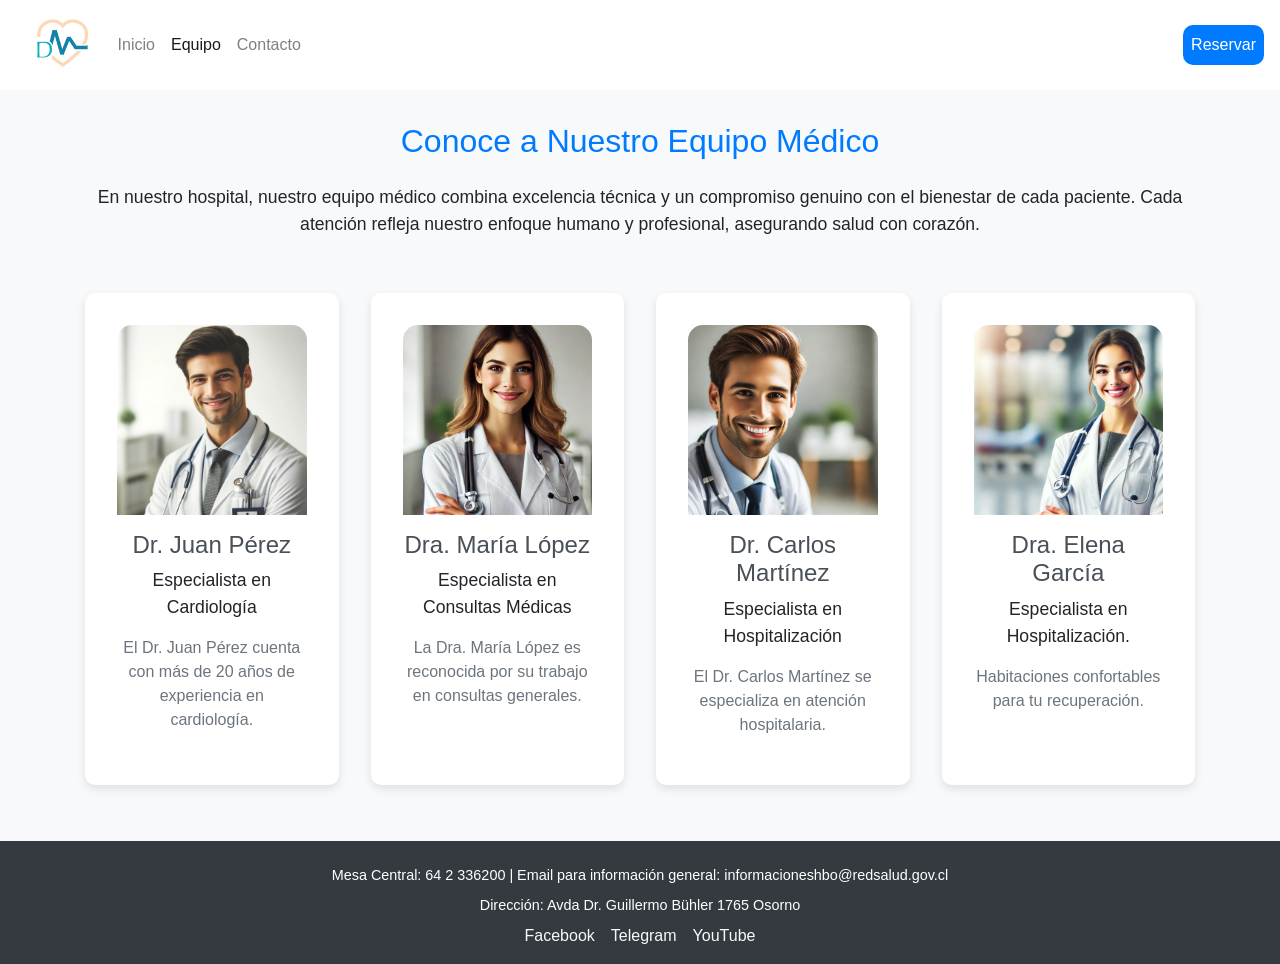
==== team.html @ a8d07ab0 "inicial" ====
<!DOCTYPE html>
<html lang="en">

<head>
    <meta charset="UTF-8">
    <meta name="viewport" content="width=device-width, initial-scale=1.0">
    <title>Hospital - Equipo médico</title>
    <link rel="stylesheet" href="css/style.css">
    <link href="styles/vendors/bootstrap/bootstrap.css" rel="stylesheet">
    <script src="js/jquery/jquery-3.6.0.js"></script>
    <script src="js/bootstrap/bootstrap.js"></script>
</head>

<body>
    <!-- Barra de navegación-->
    <header>
        <nav class="navbar navbar-expand-xl navbar-light">
            <div class="container-fluid">
                <a class="navbar-brand" href="#"><img class="nav__logo" src="img/Divem---Isologo.png"/></a>
                <div class="collapse navbar-collapse show" id="navbarBasic">
                    <ul class="navbar-nav me-auto mb-2 mb-xl-0">
                        <li class="nav-item nav__item">
                            <a class="nav-link" aria-current="page" href="index.html">Inicio</a>
                        </li>
                        <li class="nav-item nav__item">
                            <a class="nav-link active" href="team.html">Equipo</a>
                        </li>
                        <li class="nav-item nav__item">
                            <a class="nav-link" href="contact.html">Contacto</a>
                        </li>
                        <li class="nav-item nav__item nav__reserve">
                            <a id="nav__reserve--text" class="nav-link" href="#">Reservar</a>
                        </li>
                    </ul>
                </div>
            </div>
        </nav>
    </header>


    <!-- Sección de Equipo Médico -->
    <section class="team-section">
        <h1 class="team-section__title">Conoce a Nuestro Equipo Médico</h1>
        <div class="team-section__members container">

            <p class="team-section__description">
                En nuestro hospital, nuestro equipo médico combina excelencia técnica y un compromiso genuino con el
                bienestar
                de cada paciente. Cada atención refleja nuestro enfoque humano y profesional, asegurando salud con
                corazón.
            </p>

            <!-- Card doctor 1 -->
            <div class="team-section__card">
                <img src="img/doctor1.webp" class="team-section__card-image">
                <div class="team-section__card-body">
                    <h3 class="team-section__card-title">Dr. Juan Pérez</h3>
                    <p class="team-section__card-specialty">Especialista en Cardiología</p>
                    <p class="team-section__card-description">El Dr. Juan Pérez cuenta con más de 20 años de
                        experiencia en cardiología.</p>
                </div>
            </div>

            <!-- Card doctor 2 -->
            <div class="team-section__card">
                <img src="img/doctora2.webp" alt="Foto de Dra. María López" class="team-section__card-image">
                <div class="team-section__card-body">
                    <h3 class="team-section__card-title">Dra. María López</h3>
                    <p class="team-section__card-specialty">Especialista en Consultas Médicas</p>
                    <p class="team-section__card-description">La Dra. María López es reconocida por su trabajo en
                        consultas generales.</p>
                </div>
            </div>

            <!-- Card doctor 3 -->
            <div class="team-section__card">
                <img src="img/doctor3.webp" alt="Foto de Dr. Carlos Martínez" class="team-section__card-image">
                <div class="team-section__card-body">
                    <h3 class="team-section__card-title">Dr. Carlos Martínez</h3>
                    <p class="team-section__card-specialty">Especialista en Hospitalización</p>
                    <p class="team-section__card-description">El Dr. Carlos Martínez se especializa en atención
                        hospitalaria.</p>
                </div>
            </div>


            <!-- Card doctor 4 -->
            <div class="team-section__card">
                <img src="img/doctora4.webp" alt="Foto de Dra. Elena García" class="team-section__card-image">
                <div class="team-section__card-body">
                    <h3 class="team-section__card-title">Dra. Elena García</h3>
                    <p class="team-section__card-specialty">Especialista en Hospitalización.</p>
                    <p class="team-section__card-description">Habitaciones confortables para tu recuperación.</p>
                </div>
            </div>

        </div>
    </section>

    <!-- Pie de Página -->
    <footer class="footer text-center py-3 mt-auto">
        <div class="footer__container container-fluid">
            <p class="footer__contact text-white">Mesa Central: 64 2 336200 | Email para información general:
                informacioneshbo@redsalud.gov.cl</p>
            <p class="footer__address text-white">Dirección: Avda Dr. Guillermo Bühler 1765 Osorno</p>
            <div class="footer__social mt-2">
                <a href="https://web.facebook.com/HBSJO/?_rdc=1&_rdr" class="footer__link text-light me-3">Facebook</a>
                <a href="https://t.me/HospitalBaseOsorno" class="footer__link text-light me-3">Telegram</a>
                <a href="https://www.youtube.com/channel/UCv9q1cv0JYM4kvbteRpcbQQ"
                    class="footer__link text-light">YouTube</a>
            </div>
        </div>
    </footer>


</body>

</html>
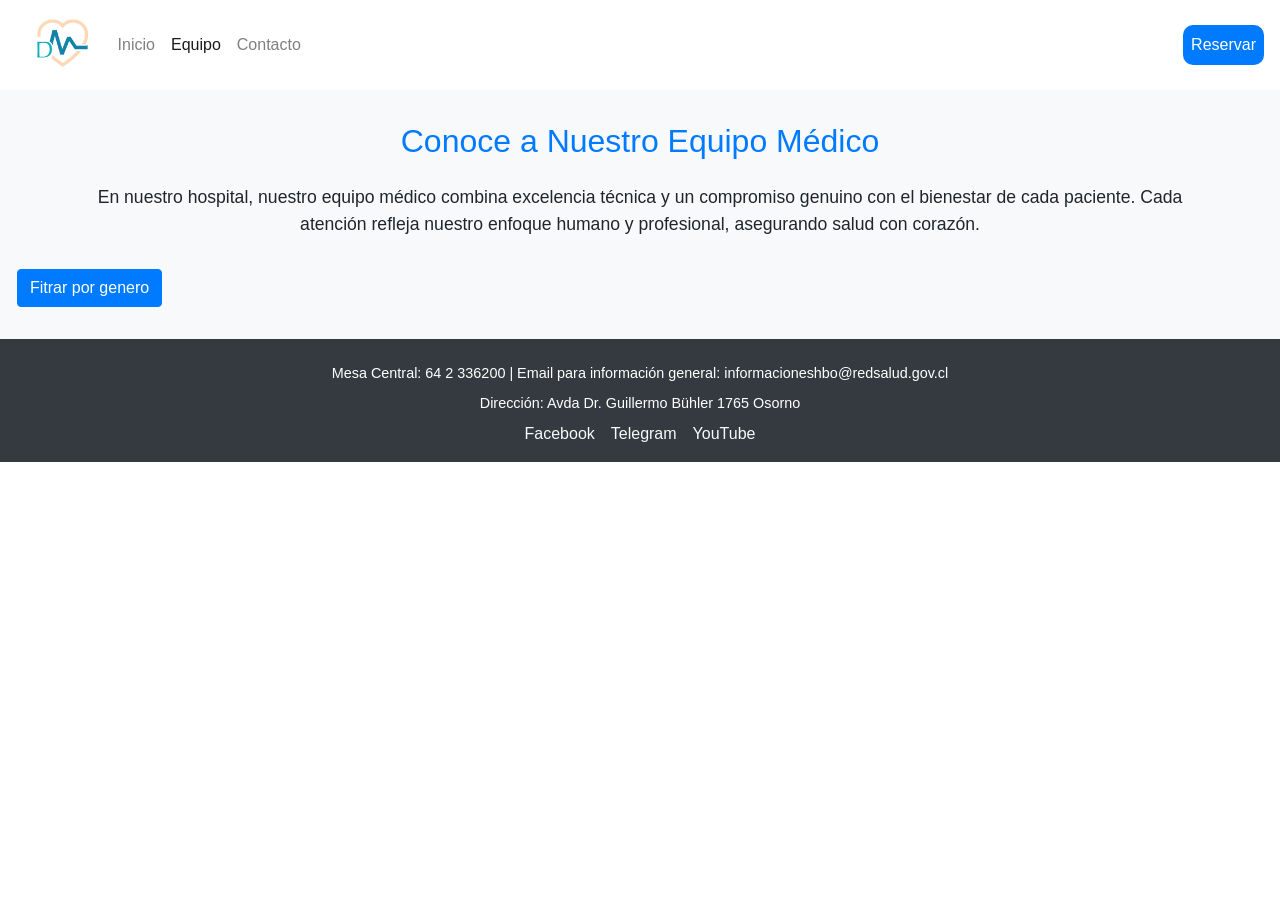
==== commit f26165c5: "agregando js" ====
--- a/team.html
+++ b/team.html
@@ -16,7 +16,7 @@
     <header>
         <nav class="navbar navbar-expand-xl navbar-light">
             <div class="container-fluid">
-                <a class="navbar-brand" href="#"><img class="nav__logo" src="img/Divem---Isologo.png"/></a>
+                <a class="navbar-brand" href="#"><img class="nav__logo" src="img/Divem---Isologo.png" /></a>
                 <div class="collapse navbar-collapse show" id="navbarBasic">
                     <ul class="navbar-nav me-auto mb-2 mb-xl-0">
                         <li class="nav-item nav__item">
@@ -49,52 +49,14 @@
                 de cada paciente. Cada atención refleja nuestro enfoque humano y profesional, asegurando salud con
                 corazón.
             </p>
+        </div>
 
-            <!-- Card doctor 1 -->
-            <div class="team-section__card">
-                <img src="img/doctor1.webp" class="team-section__card-image">
-                <div class="team-section__card-body">
-                    <h3 class="team-section__card-title">Dr. Juan Pérez</h3>
-                    <p class="team-section__card-specialty">Especialista en Cardiología</p>
-                    <p class="team-section__card-description">El Dr. Juan Pérez cuenta con más de 20 años de
-                        experiencia en cardiología.</p>
-                </div>
-            </div>
+        <div class="row">
+            <button type="button" class="btn btn-primary" id="filtrar-genero">Fitrar por genero</button>
+        </div>
+        
+        <div class="row" id="listado-doctores"></div>
 
-            <!-- Card doctor 2 -->
-            <div class="team-section__card">
-                <img src="img/doctora2.webp" alt="Foto de Dra. María López" class="team-section__card-image">
-                <div class="team-section__card-body">
-                    <h3 class="team-section__card-title">Dra. María López</h3>
-                    <p class="team-section__card-specialty">Especialista en Consultas Médicas</p>
-                    <p class="team-section__card-description">La Dra. María López es reconocida por su trabajo en
-                        consultas generales.</p>
-                </div>
-            </div>
-
-            <!-- Card doctor 3 -->
-            <div class="team-section__card">
-                <img src="img/doctor3.webp" alt="Foto de Dr. Carlos Martínez" class="team-section__card-image">
-                <div class="team-section__card-body">
-                    <h3 class="team-section__card-title">Dr. Carlos Martínez</h3>
-                    <p class="team-section__card-specialty">Especialista en Hospitalización</p>
-                    <p class="team-section__card-description">El Dr. Carlos Martínez se especializa en atención
-                        hospitalaria.</p>
-                </div>
-            </div>
-
-
-            <!-- Card doctor 4 -->
-            <div class="team-section__card">
-                <img src="img/doctora4.webp" alt="Foto de Dra. Elena García" class="team-section__card-image">
-                <div class="team-section__card-body">
-                    <h3 class="team-section__card-title">Dra. Elena García</h3>
-                    <p class="team-section__card-specialty">Especialista en Hospitalización.</p>
-                    <p class="team-section__card-description">Habitaciones confortables para tu recuperación.</p>
-                </div>
-            </div>
-
-        </div>
     </section>
 
     <!-- Pie de Página -->
@@ -112,7 +74,7 @@
         </div>
     </footer>
 
-
+    <script src="js/team.js"></script>
 </body>
 
 </html>
